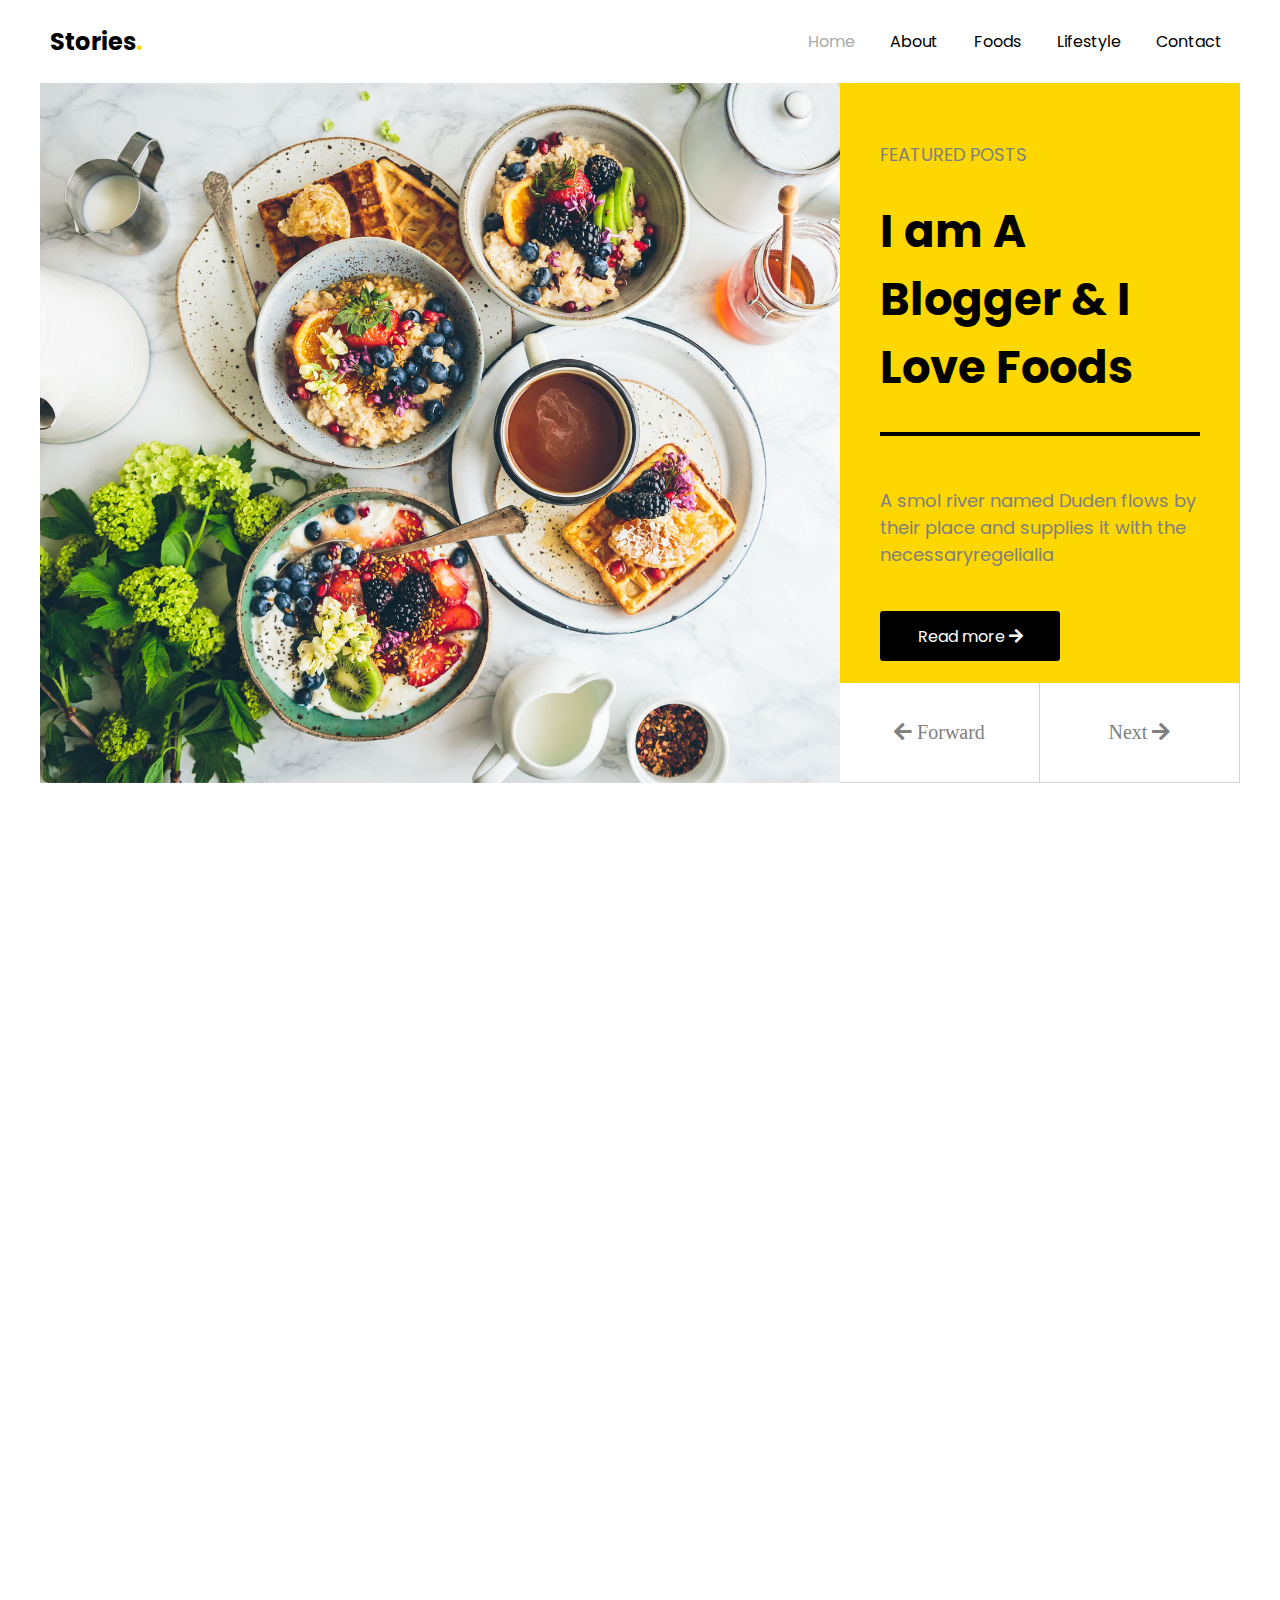
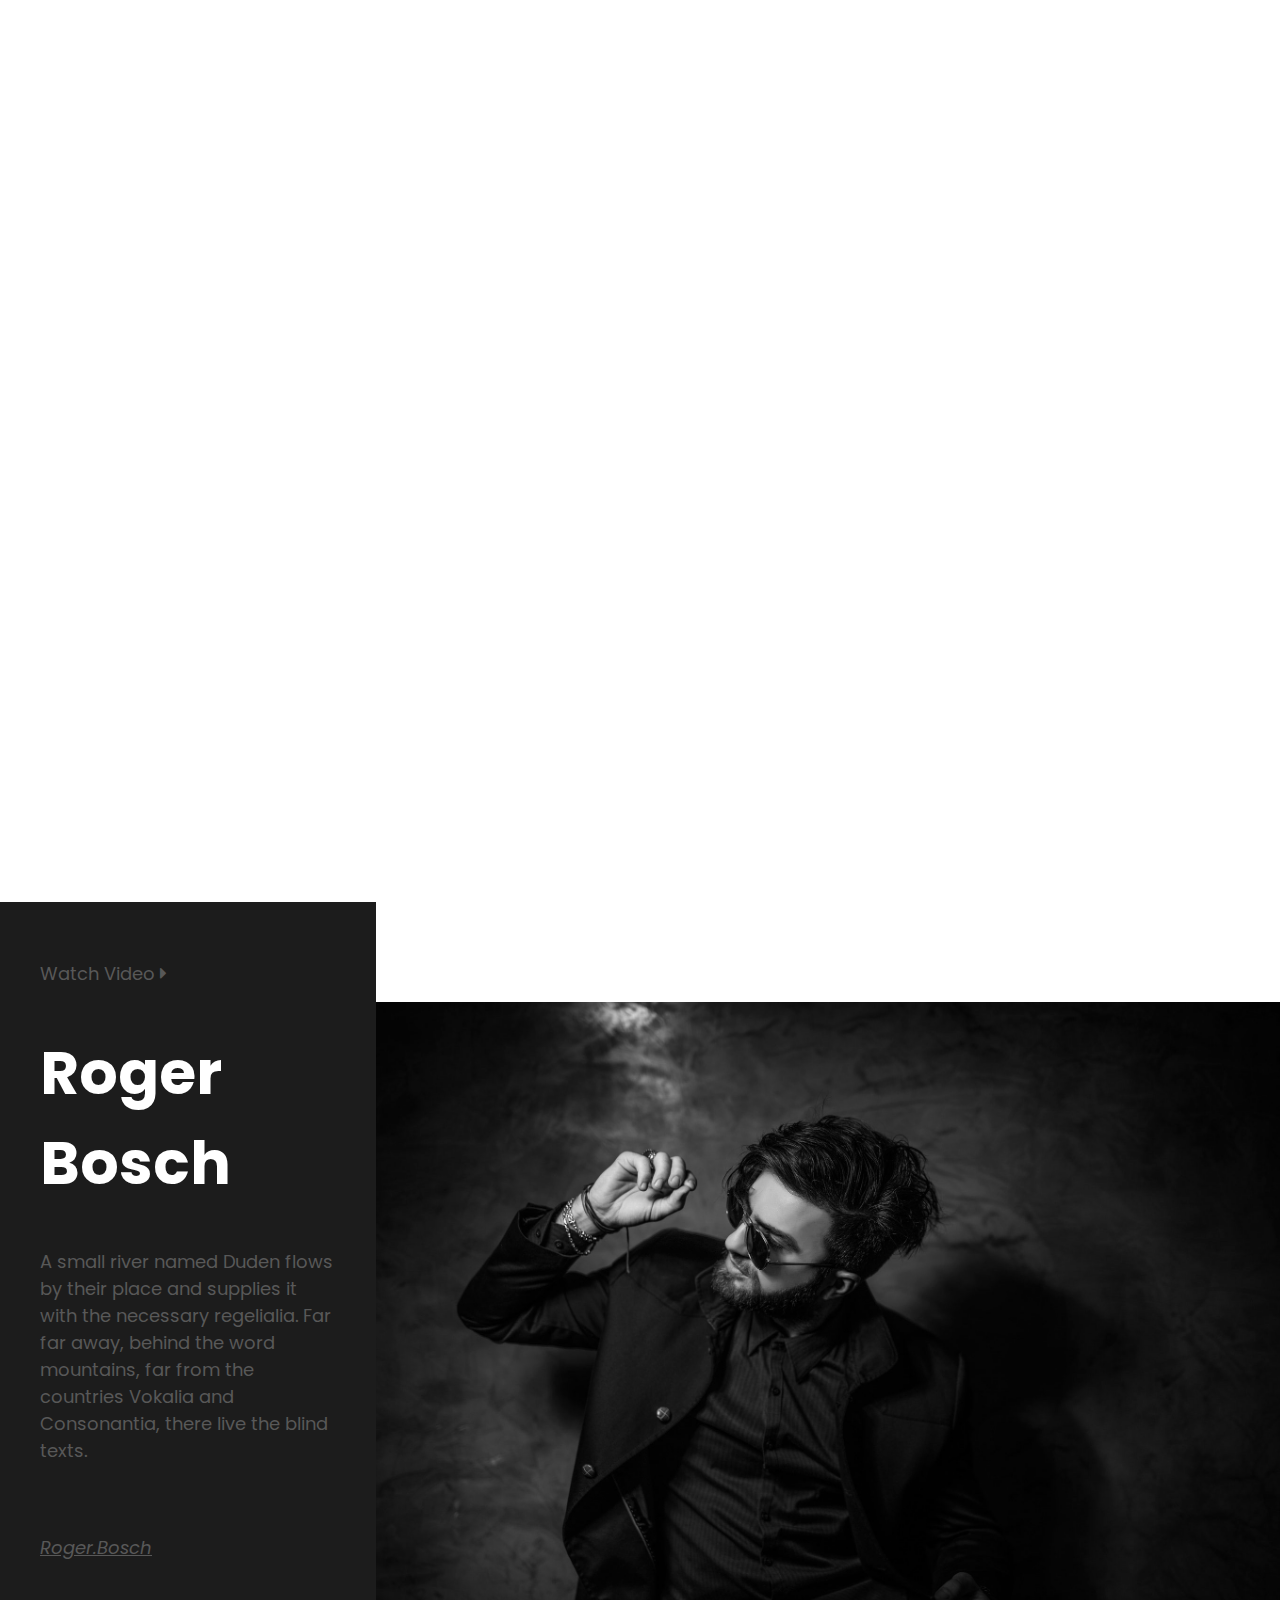
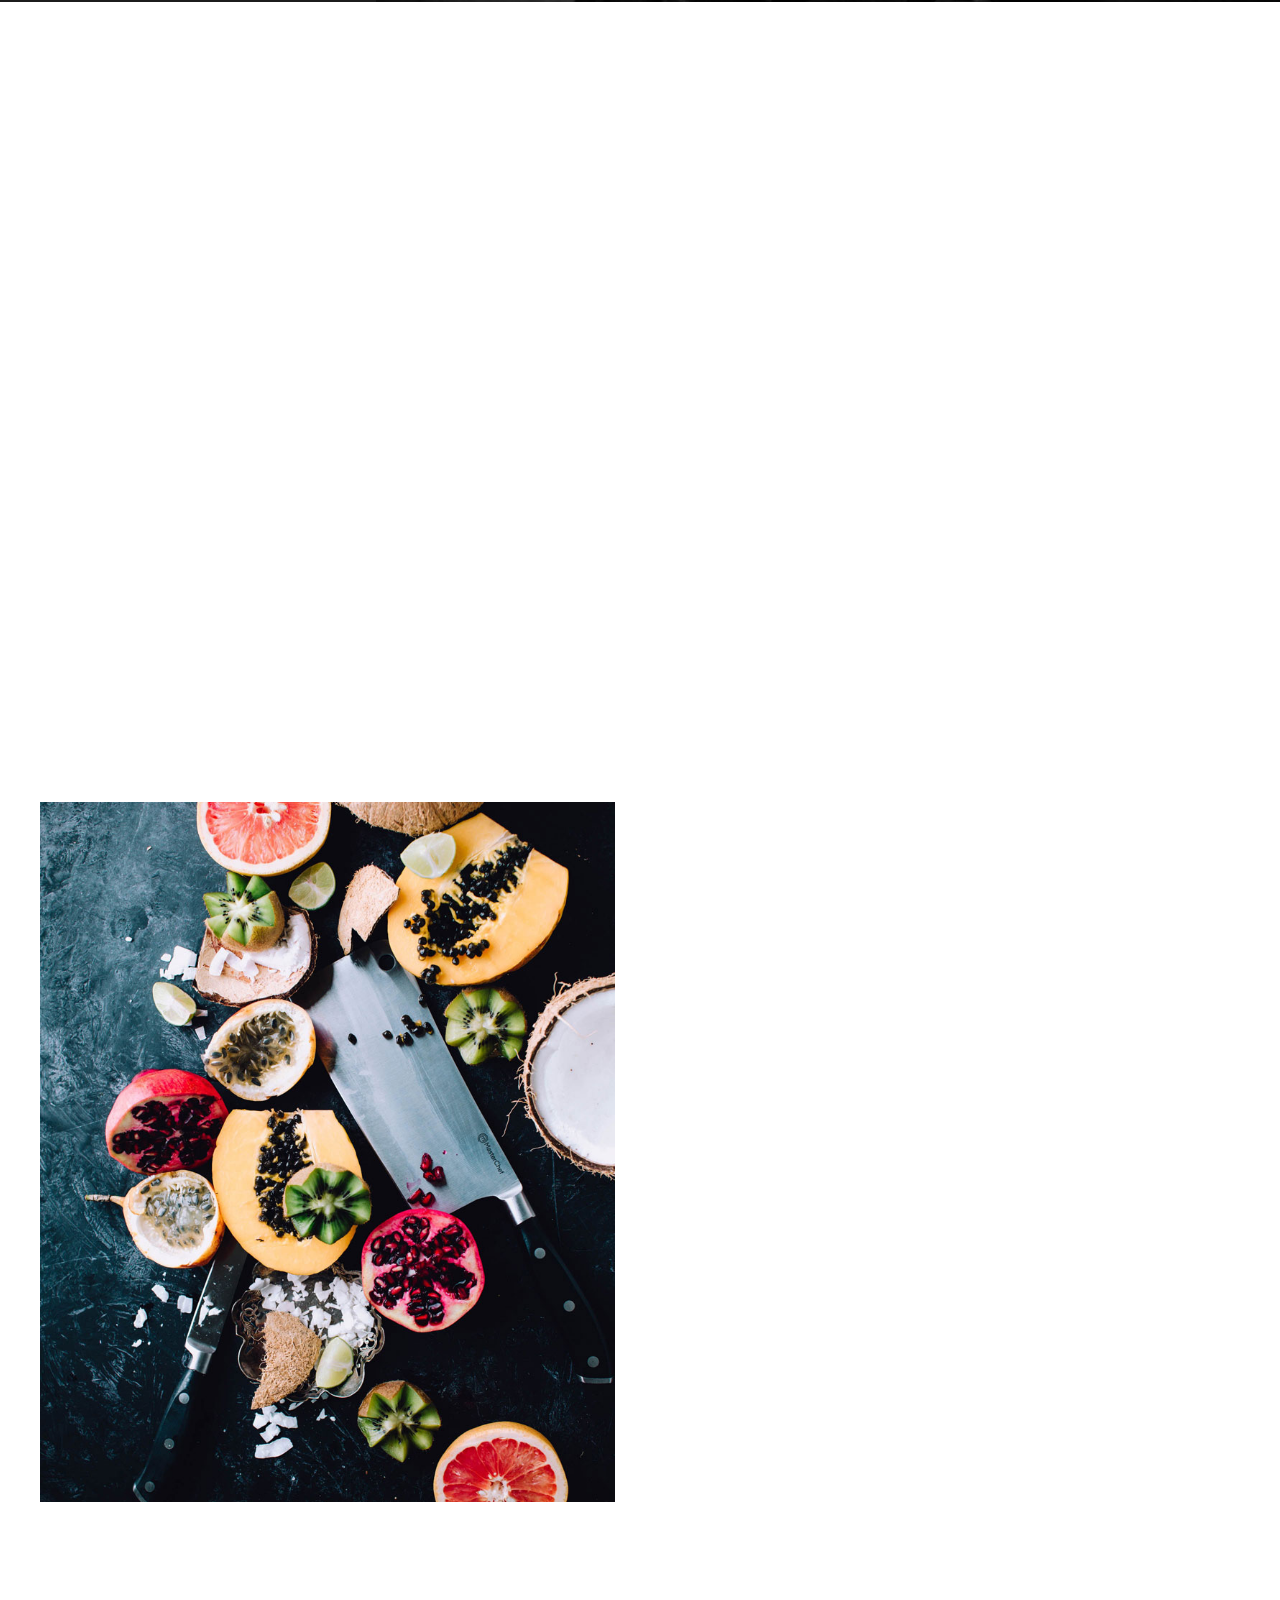
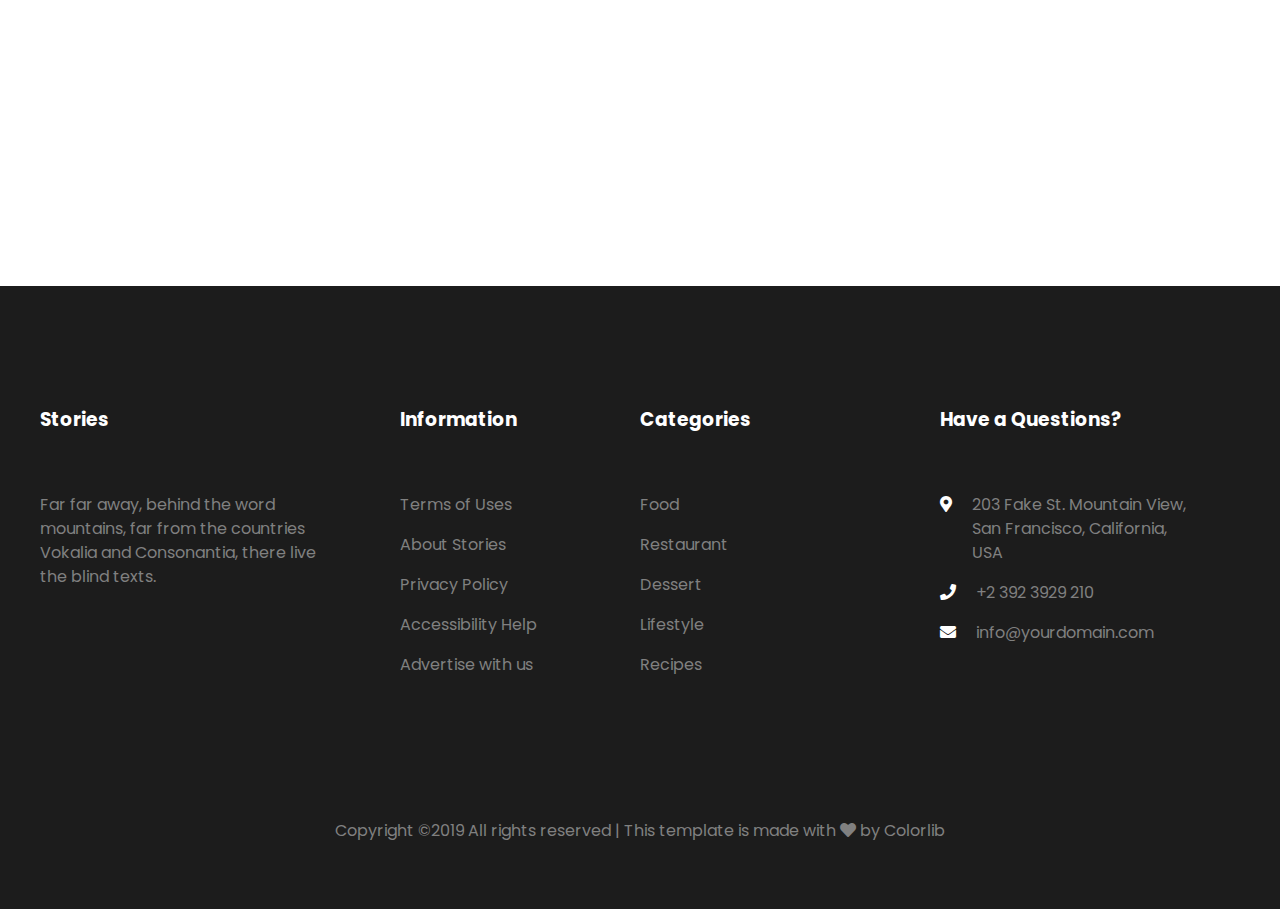
==== index.html @ 1ef40c93 "up" ====
<!DOCTYPE html>
<html lang="en">
<head>
  <meta charset="UTF-8">
  <title>stories</title>
    <link rel="stylesheet" href="https://use.fontawesome.com/releases/v5.8.1/css/all.css" crossorigin="anonymous">
    <link href="https://fonts.googleapis.com/css?family=Roboto+Slab:100,300,400&display=swap&subset=cyrillic" rel="stylesheet">
    <link href="https://fonts.googleapis.com/css?family=Poppins:200,300,400,500,600,700,900" rel="stylesheet">
    <link rel="stylesheet" type="text/css" href="css\stories_main.css">
    <link rel="stylesheet" href="css\owl.carousel.min.css">
    <link rel="stylesheet" href="css\owl.theme.default.min.css">
    <link rel="stylesheet" href="css\animate.css">
    <link href="https://unpkg.com/aos@2.3.1/dist/aos.css" rel="stylesheet">

    <script src="js\jquery-3.4.1.min.js"></script>
  
    <script src="js\jquery.viewportchecker.min.js"></script>
    <script src="js\jquery.animateNumber.min.js"></script>
    
    
   
   
  <!-- <link rel="stylesheet" type="text/css" href="pushy.css">
   <link rel="stylesheet" type="text/css" href="magnific-popup.css">
   
   <script src="https://cdnjs.cloudflare.com/ajax/libs/jquery.imagesloaded/3.2.0/imagesloaded.pkgd.min.js"></script>
   <script src="scriptforgalary.js"></script>
   <script src="masonry.pkgd.min.js"></script>
   
   <script src="magnificpopup.js"></script>-->
   

</head>
<body id="home">
  <header>
   <div class="main_width header_content">
     <div class="logo">
       <p>Stories<span class="gold">.</span></p>
     </div>

     <div class="nav">
       <a class="nav_link" href="stories_main.html" id="homenav"><div class="nav_item">Home</div></a>
       <a class="nav_link" href="stories_about.html" id="aboutnav"><div class="nav_item">About</div></a>
       <a class="nav_link" href="stories_foods.html" id="foodsnav"><div class="nav_item">Foods</div></a>
       <a class="nav_link" href="stories_lifestyle.html" id="lifestylenav"><div class="nav_item">Lifestyle</div></a>
       <a class="nav_link" href="stories_contact.html" id="contactnav"><div class="nav_item">Contact</div></a>
     </div>
      <a class="menu_btn p_grey " href="javascript:void(0);"  tabindex="1"><i class="fas fa-bars"></i> Menu</a>
      <div class="nav_2 animated slideInDown">
       <a class="nav_link" href="stories_main.html" id="homenav"><div class="nav_item">Home</div></a>
       <a class="nav_link" href="stories_about.html" id="aboutnav"><div class="nav_item">About</div></a>
       <a class="nav_link" href="stories_foods.html" id="foodsnav"><div class="nav_item">Foods</div></a>
       <a class="nav_link" href="stories_lifestyle.html" id="lifestylenav"><div class="nav_item">Lifestyle</div></a>
       <a class="nav_link" href="stories_contact.html" id="contactnav"><div class="nav_item">Contact</div></a>
   </div>
   
 </header>
 <div class="main_width">
<div class="owl-carousel owl-theme main_width">
   <div class="features_posts  " >
         <div class="features_posts_img">
       <div class="features_posts_description_content hide animated slideInUp" >
          <p class="p_features_posts">            
          FEATURED POSTS
          </p>
          <h1 class="features_posts_h1">
            I am A Blogger & I Love Foods
          </h1>
<hr>
<br>
          <p class="p_features_posts">
            A smol river named Duden flows
            by their place and supplies it with
            the necessaryregelialia
          </p>
          <br>
<a href=""><div class="description_read_more">
  <p>Read more <i class="fas fa-arrow-right"></i></p>
</div></a>
        </div>
     </div>
     <div class="features_posts_description">
        <div class="features_posts_description_content animated slideInUp" >
          <p class="p_grey p_features_posts">            
          FEATURED POSTS
          </p>
          <h1 class="features_posts_h1">
            I am A Blogger & I Love Foods
          </h1>
<hr>
<br>
          <p class="p_grey p_features_posts">
            A smol river named Duden flows
            by their place and supplies it with
            the necessaryregelialia
          </p>
          <br>
<a href=""><div class="description_read_more">
  <p>Read more <i class="fas fa-arrow-right"></i></p>
</div></a>
        </div>
        
    </div>
    </div>
    <div class="features_posts  " >
         <div class="features_posts_img features_posts_img_2">
       <div class="features_posts_description_content hide animated slideInUp" >
          <p class="p_features_posts">            
          FEATURED POSTS
          </p>
          <h1 class="features_posts_h1">
           Love the Delicious & TastynFoods
          </h1>
<hr>
<br>
          <p class="p_features_posts">
            A smol river named Duden flows
            by their place and supplies it with
            the necessaryregelialia
          </p>
          <br>
<a href=""><div class="description_read_more">
  <p>Read more <i class="fas fa-arrow-right"></i></p>
</div></a>
        </div>
     </div>
     <div class="features_posts_description animated slideInUp">
        <div class="features_posts_description_content" >
          <p class="p_grey p_features_posts">            
          FEATURED POSTS
          </p>
          <h1 class="features_posts_h1">
             Love the Delicious & TastynFoods
          </h1>
<hr>
<br>
          <p class="p_grey p_features_posts">
            A smol river named Duden flows
            by their place and supplies it with
            the necessaryregelialia
          </p>
          <br>
<a href=""><div class="description_read_more">
  <p>Read more <i class="fas fa-arrow-right"></i></p>
</div></a>
        </div>
      
    </div>
    </div>
   </div>
     <div class="features_posts_description_btns owl-nav">
        <div class="btn prev"><p><i class="fas fa-arrow-left"></i> Forward</p></div>
         <div class="btn next"><p>Next <i class="fas fa-arrow-right"></i></p></div>
       </div>
 </div>


   <div class="recent_stories main_width">
    <div class="recent_stories_header" data-aos="fade-up" data-aos-duration="1000" >
      <h1>Recent Stories<span class="gold">.</span></h1>
    </div>
     <div class="recent_stories_container">
       <div class="recent_stories_articles recent_stories_content">
         <div class="recent_stories_article" data-aos="fade-up" data-aos-duration="1000">
           <div class="recent_stories_article_img recent_stories_article_img_1"></div>
          <p><div class="dessert p_grey">
            <div>Dessert</div> 
            <div class="hr">  </div> 
            <div>March 01, 2018</div>
          </div></p> 
           <p>Tasty & Delicious Foods</p>
           <a href=""><p class="orange">Read more <i class="fas fa-arrow-right"></i></p></a>
         </div>
         <div class="recent_stories_article" data-aos="fade-up" data-aos-duration="1000">
           <div class="recent_stories_article_img recent_stories_article_img_2"></div>
           <p><div class="dessert p_grey">
            <div>Dessert</div> 
            <div class="hr">  </div> 
            <div>March 01, 2018</div>
          </div></p> 
           <p>Tasty & Delicious Foods from Scotland</p>
           <a href=""><p class="orange">Read more <i class="fas fa-arrow-right"></i></p></a>
         </div>
         <div class="recent_stories_article" data-aos="fade-up" data-aos-duration="1000">
           <div class="recent_stories_article_img recent_stories_article_img_3"></div>
           <p><div class="dessert p_grey">
            <div>Dessert</div> 
            <div class="hr">  </div> 
            <div>March 01, 2018</div>
          </div></p> 
           <p>Tasty & Delicious Foods</p>
           <a href=""><p class="orange">Read more <i class="fas fa-arrow-right"></i></p></a>
         </div>
         <div class="recent_stories_article" data-aos="fade-up" data-aos-duration="1000">
           <div class="recent_stories_article_img recent_stories_article_img_4"></div>
           <p><div class="dessert p_grey">
            <div>Dessert</div> 
            <div class="hr">  </div> 
            <div>March 01, 2018</div>
          </div></p> 
           <p>Tasty & Delicious Foods</p>
           <a href=""><p class="orange">Read more <i class="fas fa-arrow-right"></i></p></a>
         </div>
       </div>

       <div class="recent_stories_food recent_stories_content" data-aos="fade-up" data-aos-duration="1000">
        <div class="layer">
          <div class="recent_stories_food_txt" data-aos="fade-up" data-aos-duration="1000">
          <p class="gold recent_stories_food_txt_p1">
            Food
          </p>
          <p class="recent_stories_food_txt_p2">
            Tasty & Delicious Foods
          </p>
        </div>
         <a href="" class="recent_stories_read_more">
          <p>Read more <i class="fas fa-arrow-right"></i></p>
        </a>
       </div>
        
      </div>
     </div>
   </div>


   <div class="features_posts_2 main_width" >
    <div class="features_posts_2_left">
     <div  class="features_posts_2_header" data-aos="fade-up" data-aos-duration="1000">
       <h1>Featured Posts<span class="gold">.</span></h1>
     </div>
     <div class="features_posts_2_articles">
       <div class="features_posts_2_article" data-aos="fade-up" data-aos-duration="1000">
         <div class="features_posts_2_article_img features_posts_2_article_img_1"></div>
           <p><div class="dessert p_grey">
            <div>Dessert</div> 
            <div class="hr">  </div> 
            <div>March 01, 2018</div>
          </div></p> 
           <p>Tasty & Delicious Foods</p>
           <a href="" class="features_posts_2_article_btn"><p>Read more <i class="fas fa-arrow-right"></i></p></a>
       </div>
       <div class="features_posts_2_article" data-aos="fade-up" data-aos-duration="1000">
         <div class="features_posts_2_article_img features_posts_2_article_img_2"></div>
           <p><div class="dessert p_grey">
            <div>Dessert</div> 
            <div class="hr">  </div> 
            <div>March 01, 2018</div>
          </div></p> 
           <p>Tasty & Delicious Foods</p>
           <a href="" class="features_posts_2_article_btn"><p>Read more <i class="fas fa-arrow-right"></i></p></a>
       </div>
       <div class="features_posts_2_article" data-aos="fade-up" data-aos-duration="1000">
         <div class="features_posts_2_article_img features_posts_2_article_img_3"></div>
           <p><div class="dessert p_grey">
            <div>Dessert</div> 
            <div class="hr">  </div> 
            <div>March 01, 2018</div>
          </div></p> 
           <p>Tasty & Delicious Foods</p>
           <a href="" class="features_posts_2_article_btn"><p>Read more   <i class="fas fa-arrow-right"></i></p></a>
       </div>
     </div>
   </div>
   <div class="features_posts_2_right" data-aos="fade-up" data-aos-duration="1000">
     <h2>
       About Me
     </h2>
     <div class="features_posts_2_right_img"></div>
     <p class="p_grey p_features_posts_2_right"> Hi! My name is Cathy Deon, behind the word mountains, far from the countries Vokalia and Consonantia, there live the blind texts. Separated they live in Bookmarksgrove right at the coast of the Semantics, a large language ocean.</p>
     <!-- <div class="serch"><input type="search" name="" placeholder="Serch"></div>-->
    <form class="serch">
     <input  type="search" placeholder="Search"><button id="serch__button"><i class="fa fa-search" aria-hidden="true"></i></button><!--<input type="submit" value="" placeholder>-->
   </form>
   </div>
   </div>

   
   <div class="roger_bosch">
     <div class="roger_bosch_descriptiion">
      <a href=""><p> Watch Video <i class="fas fa-caret-right"></i></p></a>
      <h1>Roger<br> 
Bosch</h1>
      <p>A small river named Duden flows by their place and supplies it with the necessary regelialia. Far far away, behind the word mountains, far from the countries Vokalia and Consonantia, there live the blind texts.</p>
      <a class="roger_bosch_link" href=""><p class="roger_bosch_link_txt">Roger.Bosch</p></a>
    </div>
     <div class="roger_bosch_img"></div>
   </div>

   <div class="holiday_seasons_recipes main_width">
     <div class="holiday_seasons_recipes_left">
       <div class="holiday_seasons_recipes_h1" data-aos="fade-up" data-aos-duration="1000"><h1>Holiday Seasons Recipes<span class="gold">.</span></h1> </div>
       <div class="holiday_seasons_recipes_content">
         <div class="holiday_seasons_recipes_article holiday_seasons_recipes_article_txt_1" data-aos="fade-up" data-aos-duration="1000">
            <div class="holiday_seasons_recipes_article_txt">
                <p class="gold holiday_seasons_recipes_article_txt_p1">
                  Food
                </p>
                <p class="holiday_seasons_recipes_article_txt_p2">
                  Ham sandwich on white surface
                </p>
             
           <a href="" class="holiday_seasons_recipes_read_more">
                 <p>Read more <i class="fas fa-arrow-right"></i></p>
            </a>
          </div>
         </div>
         <div class="holiday_seasons_recipes_article holiday_seasons_recipes_article_txt_2" data-aos="fade-up" data-aos-duration="1000">
            <div class="holiday_seasons_recipes_article_txt">
                <p class="gold holiday_seasons_recipes_article_txt_p1">
                  Lifestyle
                </p>
                <p class="holiday_seasons_recipes_article_txt_p2">
                  White and red ceramic plate
                </p>
             
            <a href="" class="holiday_seasons_recipes_read_more">
                <p>Read more <i class="fas fa-arrow-right"></i></p>
            </a>
          </div>
         </div>
        </div>
       </div>
       <div class="holiday_seasons_recipes_right" data-aos="fade-up" data-aos-duration="1000">
         <h2>Categories</h2>
         <div class="holiday_seasons_recipes_right_img holiday_seasons_recipes_right_img_1">
           <p>Foods</p>
         </div>
         <div class="holiday_seasons_recipes_right_img holiday_seasons_recipes_right_img_2">
           <p>Lifestyle</p>
         </div>
         <div class="holiday_seasons_recipes_right_img holiday_seasons_recipes_right_img_3">
           <p>Others</p>
         </div>
       </div>
     </div>

     <div class="about_stories main_width">
       <div class="about_stories_img"></div>
       <div class="about_stories_txt" data-aos="fade-up" data-aos-duration="1000">
         <h1>About Stories</h1>
         <p class="p_grey">Far far away, behind the word mountains, far from the countries Vokalia and Consonantia</p>
         <div class="about_stories_stat" id="viewport">
           <div class="about_stories_num">
             <p class="about_stories_number"><span id="lines_1">0</span></p>
             <p class="p_grey">Years of Experienced</p>
           </div>
           <div class="about_stories_num">
             <p class="about_stories_number"><span id="lines_2">0</span></p>
             <p class="p_grey">Foods</p>
           </div>
           <div class="about_stories_num">
             <p class="about_stories_number"><span id="lines_3">0</span></p>
             <p class="p_grey">Lifestyle</p>
           </div>
           <div class="about_stories_num">
             <p class="about_stories_number"><span id="lines_4">0</span></p>
             <p class="p_grey">Happy Customers</p>
           </div>
         </div>
       </div>
     </div>
     
     <div class="subscribe main_width" data-aos="fade-up" data-aos-duration="1000">
       <h1>Subcribe to our Newsletter<span class="gold">.</span></h1>
       <p class="p_grey">A small river named Duden flows by their place and supplies it with the necessary regelialia. It is a paradisematic country, in which roasted parts of sentences fly into your mouth. </p>
       <form class="email_subscribe">
          <input class="p_grey email_subscribe_input" type="email" placeholder="Enter email addres"><button id="subscribe_btn">Subscribe</button><!--<input type="submit" value="" placeholder>-->
       </form>
     </div>

     <footer>
       <div class="footer_content main_width">
         <div class="footer_stories">
           <h3>Stories</h3>
           <br>
           <p class="p_grey">Far far away, behind the word mountains, far from the countries Vokalia and Consonantia, there live the blind texts.</p>
           <div class="footer_icons" data-aos="fade-up" data-aos-duration="1000">
             <div class="footer_icons_circle"><i class="fab fa-twitter"></i></div>
             <div class="footer_icons_circle"><i class="fab fa-facebook-f"></i></div>
              <div class="footer_icons_circle"><i class="fab fa-instagram"></i></div>
           </div>
         </div>
         <div class="footer_information">
           <h3>Information</h3>
           <br>
           <p class="p_grey">Terms of Uses</p>
           <p class="p_grey">About Stories</p>
           <p class="p_grey">Privacy Policy</p>
           <p class="p_grey">Accessibility Help</p>
           <p class="p_grey">Advertise with us</p>
         </div>
         <div class="footer_categories">
           <h3>Categories</h3>
           <br>
           <p class="p_grey">Food</p>
           <p class="p_grey">Restaurant</p>
           <p class="p_grey">Dessert</p>
           <p class="p_grey">Lifestyle</p>
           <p class="p_grey">Recipes</p>
         </div>
         <div class="footer_have_a_questions">
           <h3>Have a Questions?</h3>
           <br>
           <p ><div class="p_footer"><i class="fas fa-map-marker-alt"></i> <div class="p_footer_txt p_grey">203 Fake St. Mountain View,<br> San Francisco, California,<br> USA</div></div></p>
           <p><div class="p_footer"><i class="fas fa-phone"></i><div class="p_footer_txt p_grey"> +2 392 3929 210</div></div></p>
           <p> <div class="p_footer"><i class="fas fa-envelope"></i> <div class="p_footer_txt p_grey">info@yourdomain.com</div></div></p>
         </div>
       </div>
       <div class="footer_copyrite">
         <p class="p_grey">Copyright ©2019 All rights reserved | This template is made with <i class="fas fa-heart"></i> by Colorlib</p>
       </div>
       <script src="js\owl.carousel.min.js"></script>
       <script src="js\owl.animate.js"></script>
        <script src="https://unpkg.com/aos@2.3.1/dist/aos.js"></script>
         <script src="js\script.js"></script>
     </footer>
   

  




</body>
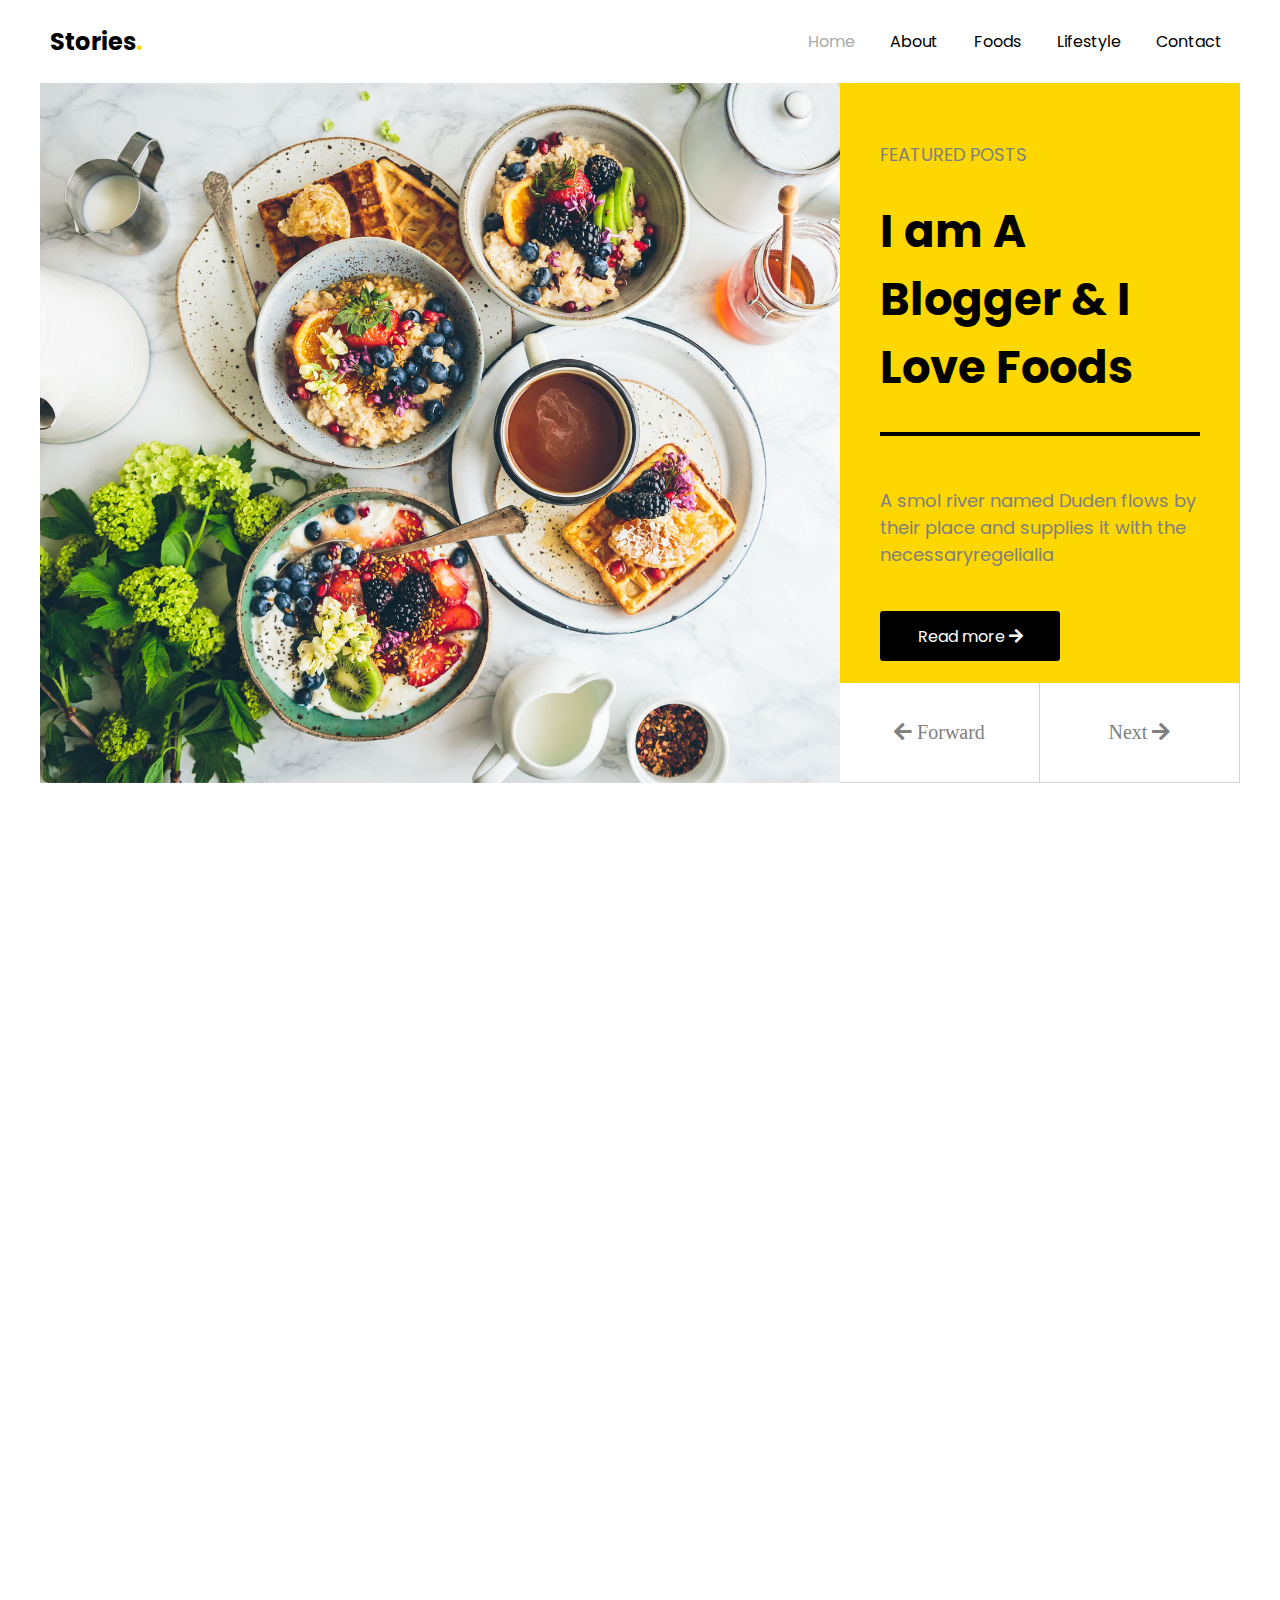
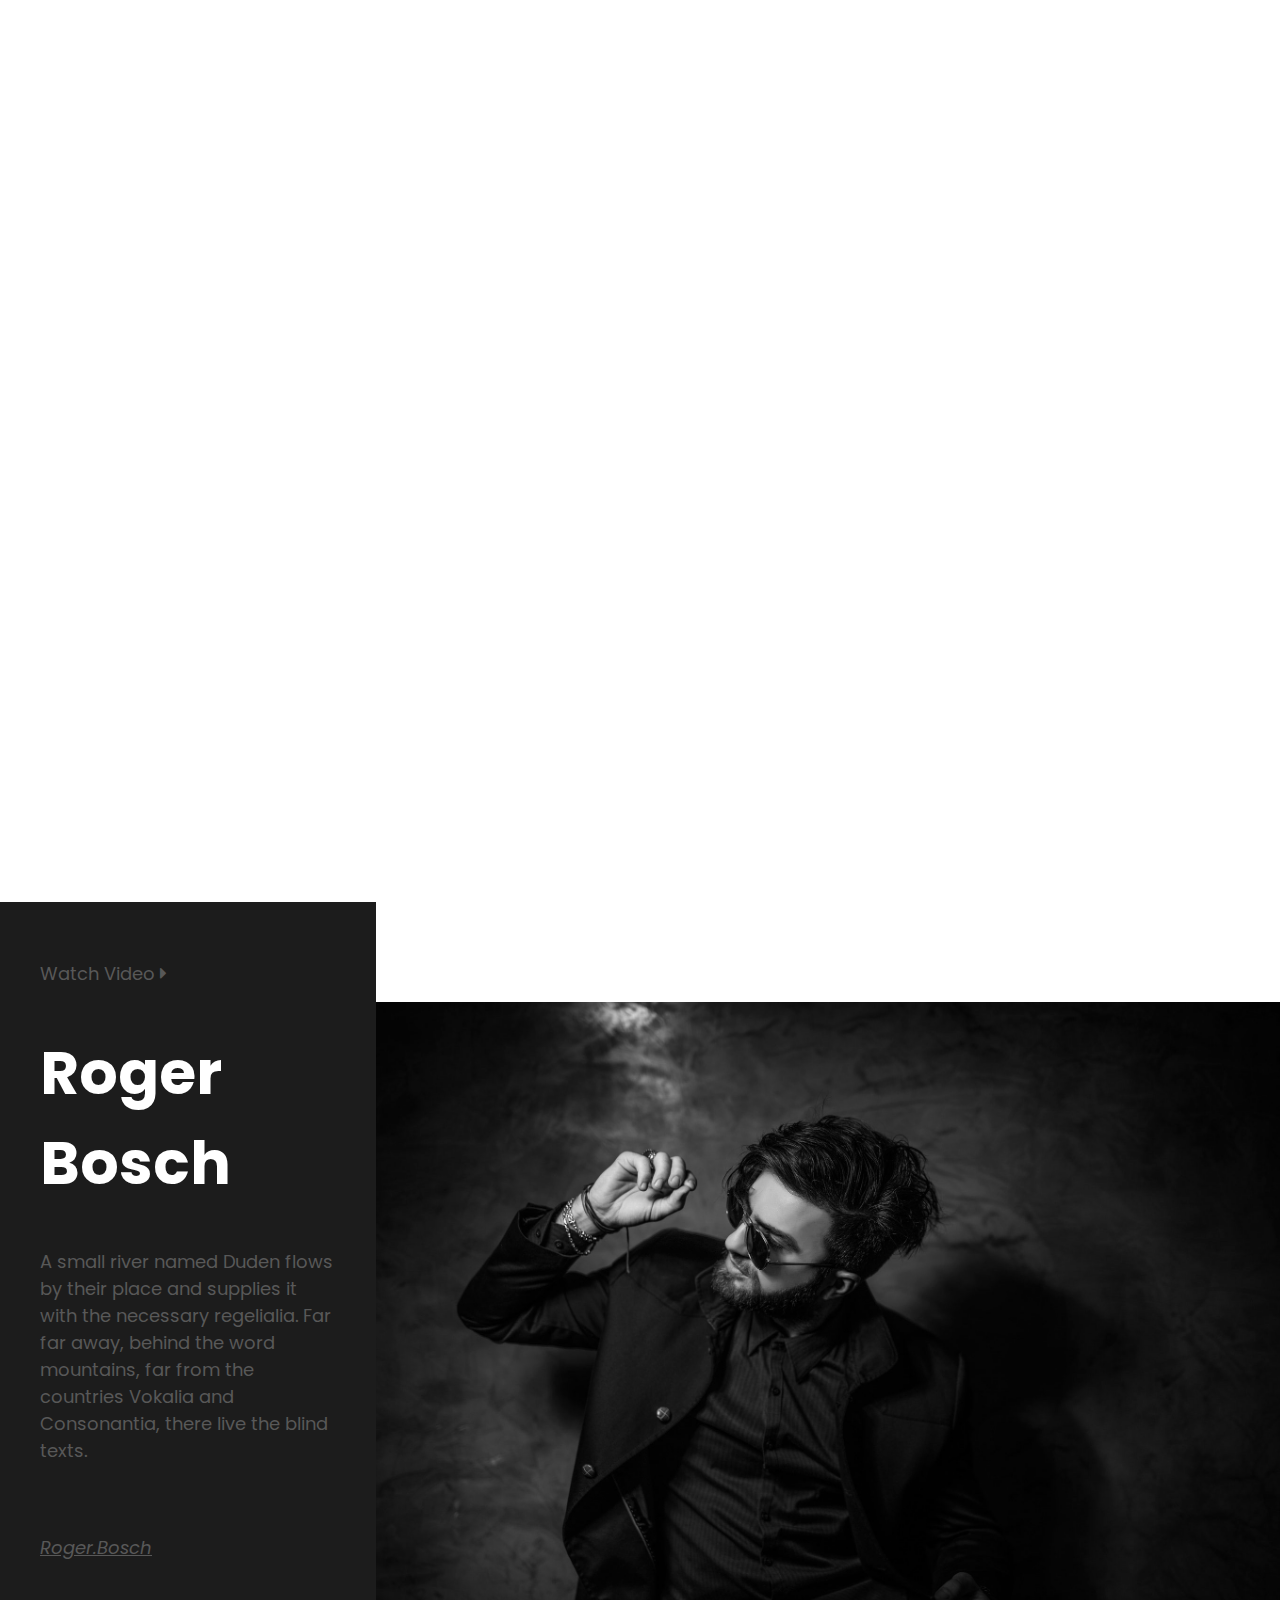
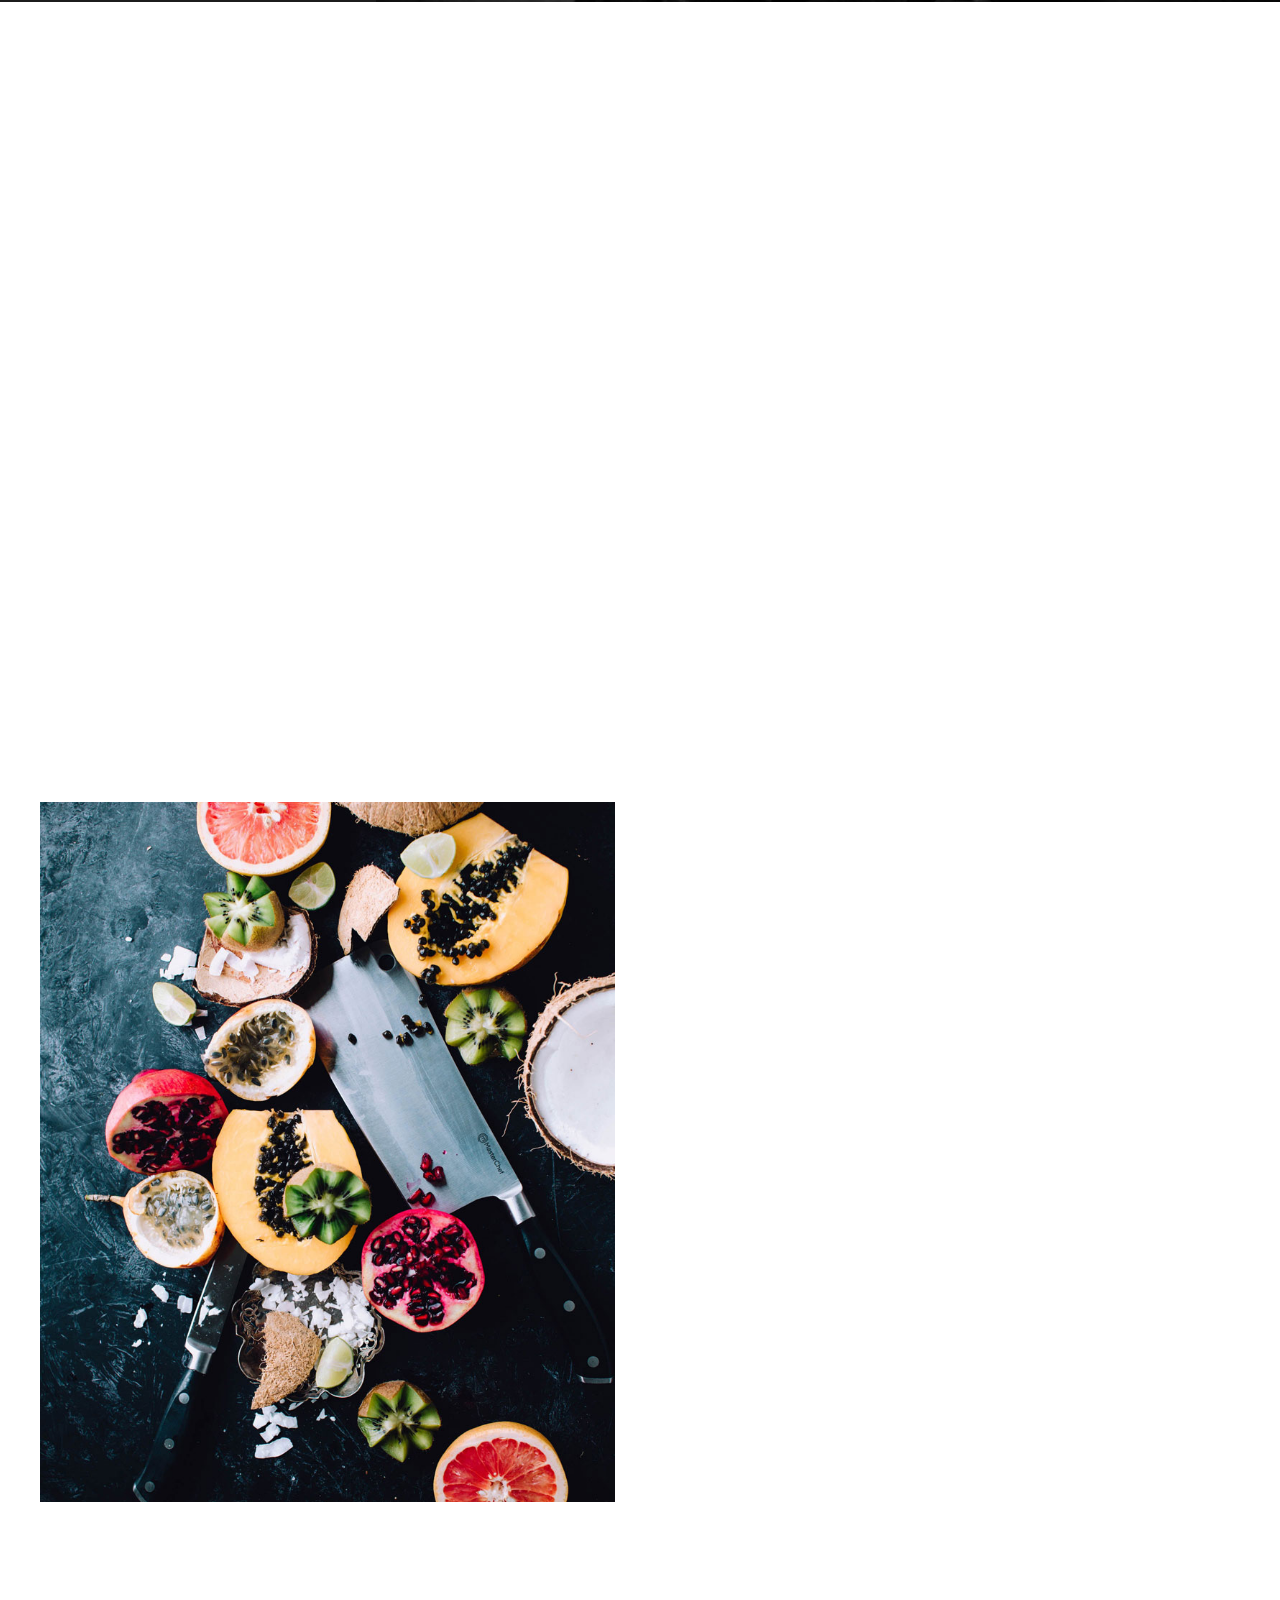
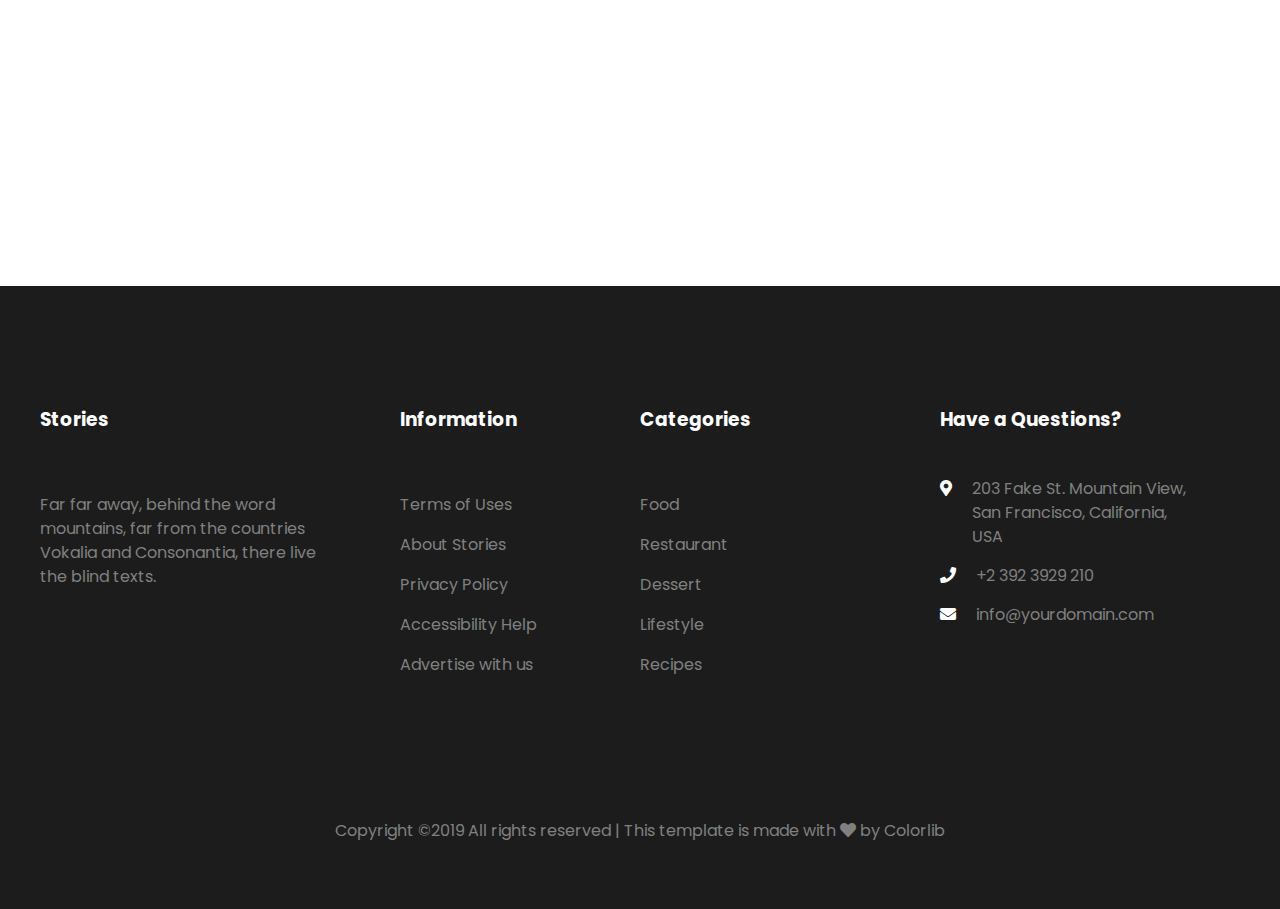
==== commit 3ff12f5e: "bugs/errors" ====
--- a/index.html
+++ b/index.html
@@ -6,16 +6,16 @@
     <link rel="stylesheet" href="https://use.fontawesome.com/releases/v5.8.1/css/all.css" crossorigin="anonymous">
     <link href="https://fonts.googleapis.com/css?family=Roboto+Slab:100,300,400&display=swap&subset=cyrillic" rel="stylesheet">
     <link href="https://fonts.googleapis.com/css?family=Poppins:200,300,400,500,600,700,900" rel="stylesheet">
-    <link rel="stylesheet" type="text/css" href="css\stories_main.css">
-    <link rel="stylesheet" href="css\owl.carousel.min.css">
-    <link rel="stylesheet" href="css\owl.theme.default.min.css">
-    <link rel="stylesheet" href="css\animate.css">
+    <link rel="stylesheet" type="text/css" href="css/stories_main.css">
+    <link rel="stylesheet" href="css/owl.carousel.min.css">
+    <link rel="stylesheet" href="css/owl.theme.default.min.css">
+    <link rel="stylesheet" href="css/animate.css">
     <link href="https://unpkg.com/aos@2.3.1/dist/aos.css" rel="stylesheet">
 
-    <script src="js\jquery-3.4.1.min.js"></script>
+    <script src="js/jquery-3.4.1.min.js"></script>
   
-    <script src="js\jquery.viewportchecker.min.js"></script>
-    <script src="js\jquery.animateNumber.min.js"></script>
+    <script src="js/jquery.viewportchecker.min.js"></script>
+    <script src="js/jquery.animateNumber.min.js"></script>
     
     
    
@@ -46,13 +46,14 @@
        <a class="nav_link" href="stories_contact.html" id="contactnav"><div class="nav_item">Contact</div></a>
      </div>
       <a class="menu_btn p_grey " href="javascript:void(0);"  tabindex="1"><i class="fas fa-bars"></i> Menu</a>
-      <div class="nav_2 animated slideInDown">
-       <a class="nav_link" href="stories_main.html" id="homenav"><div class="nav_item">Home</div></a>
-       <a class="nav_link" href="stories_about.html" id="aboutnav"><div class="nav_item">About</div></a>
-       <a class="nav_link" href="stories_foods.html" id="foodsnav"><div class="nav_item">Foods</div></a>
-       <a class="nav_link" href="stories_lifestyle.html" id="lifestylenav"><div class="nav_item">Lifestyle</div></a>
-       <a class="nav_link" href="stories_contact.html" id="contactnav"><div class="nav_item">Contact</div></a>
-   </div>
+    <div class="nav_2 animated slideInDown">
+       <a class="nav_link" href="stories_main.html" id="homenav2"><div class="nav_item">Home</div></a>
+       <a class="nav_link" href="stories_about.html" id="aboutnav2"><div class="nav_item">About</div></a>
+       <a class="nav_link" href="stories_foods.html" id="foodsnav2"><div class="nav_item">Foods</div></a>
+       <a class="nav_link" href="stories_lifestyle.html" id="lifestylenav2"><div class="nav_item">Lifestyle</div></a>
+       <a class="nav_link" href="stories_contact.html" id="contactnav2"><div class="nav_item">Contact</div></a>
+   </div>
+ </div>
    
  </header>
  <div class="main_width">
@@ -163,41 +164,41 @@
        <div class="recent_stories_articles recent_stories_content">
          <div class="recent_stories_article" data-aos="fade-up" data-aos-duration="1000">
            <div class="recent_stories_article_img recent_stories_article_img_1"></div>
-          <p><div class="dessert p_grey">
-            <div>Dessert</div> 
-            <div class="hr">  </div> 
-            <div>March 01, 2018</div>
-          </div></p> 
+          <div class="dessert p_grey">
+            <div>Dessert</div> 
+            <div class="hr">  </div> 
+            <div>March 01, 2018</div>
+          </div> 
            <p>Tasty & Delicious Foods</p>
            <a href=""><p class="orange">Read more <i class="fas fa-arrow-right"></i></p></a>
          </div>
          <div class="recent_stories_article" data-aos="fade-up" data-aos-duration="1000">
            <div class="recent_stories_article_img recent_stories_article_img_2"></div>
-           <p><div class="dessert p_grey">
-            <div>Dessert</div> 
-            <div class="hr">  </div> 
-            <div>March 01, 2018</div>
-          </div></p> 
+          <div class="dessert p_grey">
+            <div>Dessert</div> 
+            <div class="hr">  </div> 
+            <div>March 01, 2018</div>
+          </div> 
            <p>Tasty & Delicious Foods from Scotland</p>
            <a href=""><p class="orange">Read more <i class="fas fa-arrow-right"></i></p></a>
          </div>
          <div class="recent_stories_article" data-aos="fade-up" data-aos-duration="1000">
            <div class="recent_stories_article_img recent_stories_article_img_3"></div>
-           <p><div class="dessert p_grey">
-            <div>Dessert</div> 
-            <div class="hr">  </div> 
-            <div>March 01, 2018</div>
-          </div></p> 
+          <div class="dessert p_grey">
+            <div>Dessert</div> 
+            <div class="hr">  </div> 
+            <div>March 01, 2018</div>
+          </div>
            <p>Tasty & Delicious Foods</p>
            <a href=""><p class="orange">Read more <i class="fas fa-arrow-right"></i></p></a>
          </div>
          <div class="recent_stories_article" data-aos="fade-up" data-aos-duration="1000">
            <div class="recent_stories_article_img recent_stories_article_img_4"></div>
-           <p><div class="dessert p_grey">
-            <div>Dessert</div> 
-            <div class="hr">  </div> 
-            <div>March 01, 2018</div>
-          </div></p> 
+          <div class="dessert p_grey">
+            <div>Dessert</div> 
+            <div class="hr">  </div> 
+            <div>March 01, 2018</div>
+          </div>
            <p>Tasty & Delicious Foods</p>
            <a href=""><p class="orange">Read more <i class="fas fa-arrow-right"></i></p></a>
          </div>
@@ -231,31 +232,31 @@
      <div class="features_posts_2_articles">
        <div class="features_posts_2_article" data-aos="fade-up" data-aos-duration="1000">
          <div class="features_posts_2_article_img features_posts_2_article_img_1"></div>
-           <p><div class="dessert p_grey">
-            <div>Dessert</div> 
-            <div class="hr">  </div> 
-            <div>March 01, 2018</div>
-          </div></p> 
+           <div class="dessert p_grey">
+            <div>Dessert</div> 
+            <div class="hr">  </div> 
+            <div>March 01, 2018</div>
+          </div> 
            <p>Tasty & Delicious Foods</p>
            <a href="" class="features_posts_2_article_btn"><p>Read more <i class="fas fa-arrow-right"></i></p></a>
        </div>
        <div class="features_posts_2_article" data-aos="fade-up" data-aos-duration="1000">
          <div class="features_posts_2_article_img features_posts_2_article_img_2"></div>
-           <p><div class="dessert p_grey">
-            <div>Dessert</div> 
-            <div class="hr">  </div> 
-            <div>March 01, 2018</div>
-          </div></p> 
+           <div class="dessert p_grey">
+            <div>Dessert</div> 
+            <div class="hr">  </div> 
+            <div>March 01, 2018</div>
+          </div>
            <p>Tasty & Delicious Foods</p>
            <a href="" class="features_posts_2_article_btn"><p>Read more <i class="fas fa-arrow-right"></i></p></a>
        </div>
        <div class="features_posts_2_article" data-aos="fade-up" data-aos-duration="1000">
          <div class="features_posts_2_article_img features_posts_2_article_img_3"></div>
-           <p><div class="dessert p_grey">
-            <div>Dessert</div> 
-            <div class="hr">  </div> 
-            <div>March 01, 2018</div>
-          </div></p> 
+           <div class="dessert p_grey">
+            <div>Dessert</div> 
+            <div class="hr">  </div> 
+            <div>March 01, 2018</div>
+          </div>
            <p>Tasty & Delicious Foods</p>
            <a href="" class="features_posts_2_article_btn"><p>Read more   <i class="fas fa-arrow-right"></i></p></a>
        </div>
@@ -401,18 +402,18 @@
          <div class="footer_have_a_questions">
            <h3>Have a Questions?</h3>
            <br>
-           <p ><div class="p_footer"><i class="fas fa-map-marker-alt"></i> <div class="p_footer_txt p_grey">203 Fake St. Mountain View,<br> San Francisco, California,<br> USA</div></div></p>
-           <p><div class="p_footer"><i class="fas fa-phone"></i><div class="p_footer_txt p_grey"> +2 392 3929 210</div></div></p>
-           <p> <div class="p_footer"><i class="fas fa-envelope"></i> <div class="p_footer_txt p_grey">info@yourdomain.com</div></div></p>
+           <div class="p_footer"><i class="fas fa-map-marker-alt"></i> <div class="p_footer_txt p_grey">203 Fake St. Mountain View,<br> San Francisco, California,<br> USA</div></div>
+           <div class="p_footer"><i class="fas fa-phone"></i><div class="p_footer_txt p_grey"> +2 392 3929 210</div></div>
+           <div class="p_footer"><i class="fas fa-envelope"></i> <div class="p_footer_txt p_grey">info@yourdomain.com</div></div>
          </div>
        </div>
        <div class="footer_copyrite">
          <p class="p_grey">Copyright ©2019 All rights reserved | This template is made with <i class="fas fa-heart"></i> by Colorlib</p>
        </div>
-       <script src="js\owl.carousel.min.js"></script>
-       <script src="js\owl.animate.js"></script>
+       <script src="js/owl.carousel.min.js"></script>
+       <script src="js/owl.animate.js"></script>
         <script src="https://unpkg.com/aos@2.3.1/dist/aos.js"></script>
-         <script src="js\script.js"></script>
+         <script src="js/script.js"></script>
      </footer>
    
 
--- a/css/stories_main.css
+++ b/css/stories_main.css
@@ -0,0 +1,866 @@
+body {
+	margin: 0;
+	padding: 0;
+	font-family: Poppins ;
+}
+/*засериваем ссылку навигации на текущую страницу*/
+body#home a#homenav,
+body#about a#aboutnav,
+body#foods a#foodsnav,
+body#lifestyle a#lifestylenav,
+body#contact a#contactnav,
+body#home a#homenav2,
+body#about a#aboutnav2,
+body#foods a#foodsnav2,
+body#lifestyle a#lifestylenav2,
+body#contact a#contactnav2 {
+	color: darkgrey;
+}
+.main_width {
+	margin: auto;
+	max-width: 1200px;
+	
+}
+.header_content{ 
+	height: auto;
+	display: flex;
+	justify-content: space-between;
+	/*margin-bottom: : 10px;*/
+}
+.menu_btn {
+	margin-right: 30px;
+	height: 80px;
+	align-items: center;
+	display: none;
+	width: 0;
+}
+.logo {
+    margin-left: 10px;
+	font-size: 24px;
+	font-weight: 700;
+}
+.nav {
+	width: 450px;
+	display: flex;
+	justify-content: space-around;
+	align-items: center;
+}
+.nav_2 {
+	display: none;
+}
+a {
+	text-decoration: none;
+	color: unset;
+}
+.nav_link{
+	color: black;
+}
+hr {
+	height: 4px;
+	color: black;
+	background-color: black;
+	border: none;
+	text-align: center;
+}
+.gold {
+	color: gold;
+}
+.features_posts {
+	 width: 100%;
+	display: flex;
+	height: 700px;
+}
+.features_posts_img {
+	width: 800px;
+	background-position: 50% 50%;
+    background-size: cover;
+	background-image: url(../images/bg_2.jpg); 
+}
+.features_posts_img_2 {
+	background-image: url(../images/bg_1.jpg);
+}
+.owl-carousel {
+	position: relative;
+}
+.hide {
+	display: none;
+}
+.features_posts_description {
+	width: 400px;
+	background-color: gold;
+}
+.features_posts_description_content {
+	padding:40px;
+	height:600px;
+	box-sizing: border-box; /* Ширина блока с полями */
+}
+.p_features_posts {
+	font-size: 18px;
+}
+.p_grey {
+	color: grey;
+	line-height: 1.5em;
+}
+.features_posts_description_btns {
+	z-index: 99;
+	position: relative;
+	left: 800px;
+	bottom: 100px;
+	display: flex;
+	width: 400px;
+	height: 100px;
+	background-color: white;
+}
+.description_read_more {
+	display: flex;
+	justify-content: center;
+	align-items: center;
+	height: 50px;
+	width: 180px;
+	background-color: black;
+	color: white;
+	border-radius: 3px;
+}
+.description_read_more:hover {
+	transition: .2s;
+	background-color: orange;
+} 
+
+.btn {
+	font-size: 20px;
+	color: gray;
+	font-family: Verdana;
+	display: flex;
+	align-items: center;
+	justify-content: center;
+	box-sizing: border-box;
+	width: 50%;
+	height: 100%;
+	border-bottom :1px solid lightgray;
+	border-right: 1px solid lightgray;
+}
+.btn:hover {
+	transition: .2s;
+	background-color: black;
+	color: white;
+}
+.features_posts_h1 {
+	font-size: 45px;
+}
+
+
+.recent_stories {
+	margin-top: 110px;
+}
+.recent_stories_container {
+	display: flex;
+	justify-content: space-around;
+}
+.recent_stories_content {
+	width: 48%
+}
+.recent_stories_articles {
+	display: flex;
+	flex-wrap: wrap;
+	justify-content: space-between;
+}
+.recent_stories_article {
+	width: 48%;
+	/*min-width: 150px;*/
+	height: 50%;
+}
+.recent_stories_article_img {
+	height: 180px;
+	border-radius: 5px;
+	background-position: 50% 50%;
+    background-size:  130% ;
+    transition:  0.5s;
+    background-repeat: no-repeat;
+}
+.recent_stories_article_img:hover {
+	transition: 0.5s;
+	background-size: 150%;
+}
+.recent_stories_article_img_1{
+	background-image: url(../images/image_1.jpg);
+}
+.recent_stories_article_img_2{
+	background-image: url(../images/image_3.jpg);
+} 
+.recent_stories_article_img_3 {
+	background-image: url(../images/image_4.jpg);
+}
+.recent_stories_article_img_4 {
+	background-image: url(../images/image_5.jpg);
+}
+.orange {
+	color: orange;
+}
+.dessert {
+	display: flex;
+	width: 100%;
+	height: auto;
+	justify-content: space-between;
+}
+.hr {
+	align-self: center;
+	height: 0px;
+	width:50px ;
+	margin: auto;
+	border: 1px solid black;
+}
+.layer {
+	justify-content: flex-end;
+	display: flex;
+	flex-direction: column;
+    background-color: rgba(0, 0, 0, 0.3);
+    position: absolute;
+    top: 0;
+    left: 0;
+    width: 100%;
+    height: 100%;
+    border-top-left-radius: 5px;
+    border-top-right-radius: 5px;
+}
+.recent_stories_food{
+	position: relative;
+	height: 700px;
+	background-position: 50% 50%;
+    background-size: cover;
+	background-image: url(../images/image_2.jpg);
+	border-top-left-radius: 5px;
+	border-top-right-radius: 5px; 
+    
+}
+.recent_stories_food_txt {
+	margin-left: 40px;
+	margin-bottom: 40px;
+}
+.recent_stories_food_txt_p1 {
+	font-size: 20px;
+}
+.recent_stories_food_txt_p2 {
+	font-size: 40px;
+	color: white;
+	margin-top: 0;
+}
+.recent_stories_read_more {
+	align-self: flex-end;
+	display: flex;
+	justify-content: center;
+	align-items: center;
+	width: 200px;
+	height: 60px;
+	background-color: white;
+}
+.recent_stories_read_more:hover {
+	transition: 0.2s;
+	background-color: black;
+	color: white;
+}
+.features_posts_2 {
+	margin-top: 40px;
+	height: 700px;
+	display: flex;
+	justify-content: space-around;
+}
+.features_posts_2_left {
+	width: 70%;
+}
+.features_posts_2_articles {
+	display: flex; 
+	justify-content: space-between;
+}
+.features_posts_2_article {
+	width: 31%;
+	height: 500px;
+}
+.features_posts_2_article_img {
+	width: 100%;
+	height: 320px;
+	border-radius: 5px;
+	background-position: 50% 50%;
+    background-size: 100%;
+    transition:  0.5s;
+}
+.features_posts_2_article_img:hover {
+	transition: 0.5s;
+	background-size: 120%;
+}
+.features_posts_2_article_img_1 {
+	background-image:  url(../images/blog-1.jpg);
+}
+.features_posts_2_article_img_2 {
+	background-image:  url(../images/blog-2.jpg);
+}
+.features_posts_2_article_img_3 {
+	background-image:  url(../images/blog-3.jpg);
+}
+.features_posts_2_article_btn {
+	display: flex;
+	justify-content: center;;
+	align-items: center;
+	height: 40px;
+	width: 130px;
+	color: white;
+	background-color: black;
+	border-radius: 3px;
+}
+.features_posts_2_article_btn:hover {
+	transition: .2s;
+	background-color: orange;
+} 
+.features_posts_2_right{
+	width: 20%;
+	display: flex;
+	flex-direction: column;
+	align-items: center;
+	text-align: center;
+}
+.features_posts_2_right_img {
+	margin-bottom: 10px;
+	height: 150px;
+	width: 150px;
+	border-radius: 50%;
+	background-position: 50% 50%;
+    background-size: cover;
+	background-image:  url(../images/author.jpg);
+}
+.serch {
+    margin-top: 80px;
+    width: 180px;
+    height:30px;
+    background-color: white;
+    border: 1px solid gray; /* Параметры рамки */
+    vertical-align: middle;
+   
+  }
+   input[type="search"] {
+    font-size: 15px;
+    border: none; /* Убираем рамку */
+    outline: none; /* Убираем свечение в Chrome и Safari */
+    -webkit-appearance: none; /* Убираем рамку в Chrome и Safari */
+    width: 120px; /* Ширина поля */
+    vertical-align: middle; /* Выравнивание по середине */
+    height: 100%
+
+   }
+    
+   #serch__button {
+    border: none;
+    background-color: white;
+  color: black;
+  width: 30px;
+  height: 30px;
+  position: absolute;
+   }
+
+
+   .roger_bosch {
+   	display: flex;
+   	align-items: flex-end;
+   }
+   .roger_bosch_descriptiion {
+   	padding: 40px;
+   	background-color: #1C1C1C;
+   	color: white;
+   	height: 700px;
+   	width: 500px;
+   	box-sizing: border-box; /* Ширина блока с полями */
+   }
+   .roger_bosch_descriptiion p{
+   	color: #585858;
+   	font-size: 18px;
+   	line-height: 1.5em;
+   }
+   .roger_bosch_descriptiion h1{
+   	font-size: 60px;
+   }
+   .roger_bosch_img {
+   	height: 600px;
+   	width: 100%;
+   	background-position: 50% 50%;
+    background-size: cover;
+	background-image:  url(../images/bg_3.jpg);
+   }
+   .roger_bosch_link {
+   	text-decoration: underline;
+   	text-decoration-color: #585858;
+   	font-style: italic;
+   }
+  .roger_bosch_link_txt {
+  	margin-top: 70px;
+  }
+
+
+  .holiday_seasons_recipes {
+  	margin-top: 100px;
+  	display: flex;
+  	justify-content: space-between;
+  }
+  .holiday_seasons_recipes_left {
+  	width: 70%;
+  	height: 700px;
+  }
+  .holiday_seasons_recipes_content {
+  	width:100%;
+  	height:600px;
+  	display: flex;
+  	justify-content: space-between;
+  }
+  .holiday_seasons_recipes_article {
+  	position: relative;
+	height: 500px;
+	width:48%;
+	background-position: 50% 50%;
+    background-size: cover;
+	border-top-left-radius: 5px;
+	border-top-right-radius: 5px; 
+    background-image:  url(../images/image_1.jpg);
+  }
+  .holiday_seasons_recipes_article_txt { 
+  	position: absolute;
+  	width:100%;
+  	height:100% ;
+   	border-radius: 5px;
+  	justify-content: flex-end;
+	display: flex;
+	flex-direction: column;
+    background-color: rgba(0, 0, 0, 0.3);
+    top: 0;
+    left: 0;
+  }
+  .holiday_seasons_recipes_article_txt_p1 {
+  	font-size: 18px;
+  	padding-left: 40px;
+  	padding-right: 40px;
+  	margin-bottom: 0;
+  } 
+  .holiday_seasons_recipes_article_txt_p2 {
+  	margin-top: 0;
+  	font-size: 35px;
+  	color: white;
+  	padding-left: 40px;
+  	padding-right: 40px;
+  }
+  .holiday_seasons_recipes_article_txt_1 {
+  	background-image:  url(../images/image_1.jpg);
+  }
+   .holiday_seasons_recipes_article_txt_2 {
+  	background-image:  url(../images/image_3.jpg);
+  }
+  .holiday_seasons_recipes_read_more {
+  	align-self: flex-end;
+	display: flex;
+	justify-content: center;
+	align-items: center;
+	width: 200px;
+	height: 60px;
+	background-color: white;
+  }
+  .holiday_seasons_recipes_read_more:hover {
+  	transition: 0.2s;
+	background-color: black;
+	color: white;
+  }
+  .holiday_seasons_recipes_right {
+  	width: 28%;
+  	height: 550px;
+  	display: flex;
+  	flex-direction: column;
+  	justify-content: space-between;
+  	align-items: center;
+  }
+  .holiday_seasons_recipes_right h2{
+  	padding-top: 10px;
+  }
+  .holiday_seasons_recipes_right_img {
+  	width: 90%;
+  	height: 150px;
+  	display: flex;
+  	justify-content: center;
+  	align-items: center;
+  	color: white;
+  	background-position: 50% 50%;
+    background-size: cover;
+    font-size: 24px;
+  }
+
+  .holiday_seasons_recipes_right_img_1 {
+  	background-image:  url(../images/category-1.jpg);
+  }
+  .holiday_seasons_recipes_right_img_2 {
+  	background-image:  url(../images/category-2.jpg);
+  }
+  .holiday_seasons_recipes_right_img_3 {
+  	background-image:  url(../images/category-2.jpg);
+  }
+
+
+  .about_stories {
+  	display: flex;
+  	height: 700px;
+  }
+  .about_stories_img {
+  	width: 50%;
+  	background-position: 50% 50%;
+    background-size: cover;
+    background-image:  url(../images/bg_5.jpg);
+  }
+  .about_stories_txt {
+  	width: 50%;
+  	margin-left: 50px;
+  	margin-top: 30px;
+  	box-sizing: border-box;
+  }
+  .about_stories_stat {
+  	display: flex;
+  	flex-wrap: wrap;
+  }
+  .about_stories_num {
+  	display: flex;
+  	flex-direction: column;
+  	justify-content: center;
+  	align-items: center;
+  	width: 50%;
+  	height: 250px;
+  }
+  .about_stories_number {
+  	font-size: 28px;
+  	font-weight: 700;
+  	margin-bottom: 0;
+  }
+.subscribe {
+	text-align: center;
+	margin-top: 100px;
+	max-width: 900px;
+	
+}
+.email_subscribe {
+	display: flex;
+	justify-content: center;
+	height: 50px;
+	
+	 
+	 
+}
+.email_subscribe_input {
+	padding-left: 20px;
+	border-bottom-left-radius: 5px;
+	border-top-left-radius: 5px; 
+	background-color: lightgray;
+	font-size: 20px;
+    border: none; /* Убираем рамку */
+    outline: none; /* Убираем свечение в Chrome и Safari */
+    -webkit-appearance: none; /* Убираем рамку в Chrome и Safari */
+    width: 350px; /* Ширина поля */
+    vertical-align: middle; /* Выравнивание по середине */
+    height: 100%
+}
+#subscribe_btn {
+	font-size: 20px;
+	border-bottom-right-radius: 5px;
+	border-top-right-radius: 5px; 
+	border: none;
+	background-color:black ;
+	color:white ;
+	width: 100px;
+	height: 52px;
+	
+}
+footer {
+	margin-top: 100px;
+	height: auto;
+	background-color: #1C1C1C;
+}
+.footer_content {
+	padding-top: 100px;
+	display: flex;
+	color: white;
+	justify-content: space-between;
+}
+.footer_stories {
+	box-sizing: border-box;
+	padding-right: 80px;
+	width: 30%;
+}
+.footer_icons {
+	margin-top: 80px;
+	display: flex;
+	justify-content: space-between;
+	width: 60%;
+	font-size: 25px;
+}
+.footer_icons_circle {
+	width: 50px;
+	height: 50px;
+	border-radius: 50%;
+	display: flex;
+	justify-content: center;
+	align-items: center;
+	background-color: #2E2E2E;
+}
+.footer_information {
+	width: 20%;
+}
+.footer_categories {
+	width: 25%;
+}
+.footer_have_a_questions {
+	width: 25%
+}
+.p_footer {
+	display: flex;
+	align-items: baseline;
+	margin-bottom: 15px;
+}
+.p_footer_txt {
+	margin-left: 20px;
+}
+.footer_copyrite {
+	margin-top: 100px;
+	text-align: center;
+	padding-bottom: 50px
+}
+
+ @media (max-width: 1200px){
+ 	header {
+ 		background-color: black;
+ 	}
+ 	.logo {
+ 		color: white;
+ 	}
+ 	.menu_btn {
+ 		width: 50%;
+ 		display: flex;
+ 		width: 60px;
+		visibility: visible;
+	}
+	.nav {/*скрытая навигация*/
+		display: none;
+	}
+	.logo {
+		width: 50%;
+	}
+	.header_content {
+		flex-wrap: wrap;
+	}
+	.nav_2 {
+		
+		height: 0;
+	}
+
+/*открываем скрытую навигацию по нажатию на кнопку меню*/
+	.menu_btn:focus ~ .nav_2, 
+	.menu_btn:active ~ .nav_2, 
+	.nav_2:hover 
+	{ 
+		
+	   display: flex;
+	   margin-left: 30px;
+		flex-direction: column;
+		justify-content: space-evenly;
+		background-color: black;
+		height: 250px; 
+		width: 100%;
+		
+	}
+	
+	 .nav_link {
+		color: white;
+ }
+ /*подсвечиваем ссылку навигации на текущую страницу*/
+	body#home a#homenav,
+	body#about a#aboutnav,
+	body#foods a#foodsnav,
+	body#lifestyle a#lifestylenav,
+	body#contact a#contactnav  {
+		color: red;
+	}
+	.features_posts_description_content {
+		margin-top: 60px;
+	}
+	.features_posts_h1 {
+		font-size: 35px;
+	}
+	.features_posts_description_btns {
+		display: none;
+	}
+	.features_posts_2 {
+		justify-content: center;
+		flex-wrap: wrap;
+		height: auto;
+	}
+	.features_posts_2_left{
+		width: 100%;
+	}
+	.features_posts_2_right {
+		width: 90%;
+		margin-bottom: 100px;
+	}
+	.serch {
+		width: 100%;
+	}
+	input[type="search"] {
+		width: 90%;
+	}
+	.roger_bosch_descriptiion {
+		width: 50%;
+	}
+	.roger_bosch_descriptiion h1{
+		font-size: 40px;
+		margin-top: 40px;
+		margin-bottom: 40px;
+	}
+	.roger_bosch_descriptiion p{
+		font-size: 22px;
+	}
+	.roger_bosch_img {
+		width: 50%;
+	}
+	.footer_content {
+		margin: 15px;
+		height: auto;
+	}
+	.footer_icons {
+		width: 100%;
+	}
+
+
+}
+ @media (max-width: 850px) {
+ 	.features_posts_description {
+ 		display: none;
+ 	}	
+ 	.features_posts_img {
+ 		width: 850px;
+ 	}
+ 	.hide {
+ 		margin-top: 100px;
+ 		display: block;
+ 		color: white;
+ 		text-align: center;
+
+ 	}
+ 	hr {
+ 		color: white;
+ 		background-color: white;
+ 		height: 6px;
+ 	}
+
+ 	.description_read_more {
+ 	 margin: auto;
+ 	}
+ 	.recent_stories_container {
+ 		flex-direction: column-reverse;
+
+ 	}
+ 	.recent_stories_content, .recent_stories_header{
+ 		width: 95%;
+ 		margin: auto;
+  	}
+  	.recent_stories_articles {
+
+  		flex-direction: column;
+  		justify-content: center;
+  		align-items: center;
+  		width: 95%;
+  		margin: auto;
+  	}
+  	.recent_stories_article {
+  		padding-top: 30px;
+  		width: 100%;
+  		margin: auto;
+  	}
+  	.features_posts_2_articles {
+  		flex-direction: column;
+  	}
+  	.features_posts_2_article {
+  		padding-bottom: 30px;
+  		width: 95%;
+  		height: auto;
+  		margin: auto;
+  		
+  	}
+  	.features_posts_2_article_img {
+  		height: 500px;
+  	}
+  	.serch {
+		width: 95%;
+		margin: auto;}
+	input[type="search"] {
+		width: 85%;	
+ 	}
+ 	.roger_bosch {
+ 		flex-direction: column-reverse;
+ 		justify-content: center;
+ 		align-items: center;
+ 	}
+ 	.roger_bosch_descriptiion {
+ 		width: 100%;
+ 		height: 650px;
+ 	}
+ 	.roger_bosch_img {
+ 		height: 100px;
+ 		width: 100%;
+ 	}
+ 	.holiday_seasons_recipes {
+ 		flex-direction: column;
+ 		width: 100%
+ 		justify-content:center;
+ 	}
+ 	.holiday_seasons_recipes_left {
+ 		width: 95%;
+ 		height: auto;
+ 		margin: auto;
+ 	}
+ 	.holiday_seasons_recipes_content {
+ 		width: 100%;
+ 		flex-direction: column;
+ 		height: auto;
+
+ 		
+ 	}
+ 	.holiday_seasons_recipes_article{
+ 		width: 100%;
+ 		height: 700px;
+ 		margin-bottom: 30px;
+ 	}
+
+ 	.holiday_seasons_recipes_right {
+ 		width: 95%;
+ 		margin: auto;
+ 		margin-bottom: 100px;
+ 	}
+ 	.holiday_seasons_recipes_right_img {
+ 		width: 100%
+ 	}
+ 	.about_stories{
+ 		flex-direction: column;
+ 		height: auto;
+ 	}
+ 	.about_stories_img {
+ 		width: 100%;
+ 		height: 500px;
+ 	}
+ 	 .about_stories_txt {
+ 	 	width: 100%;
+ 	 	margin-left: 0;
+ 	 }
+ 	 .about_stories_stat {
+ 	 	flex-direction: column;
+ 	 	align-items: center;
+ 	 }
+ 	 .footer_content {
+		flex-direction: column;
+	}
+	.footer_stories,
+	.footer_information,
+	.footer_categories,
+	.footer_have_a_questions {
+		width: 100%;
+	}
+	.footer_icons {
+		width: 200px;
+	}
+}